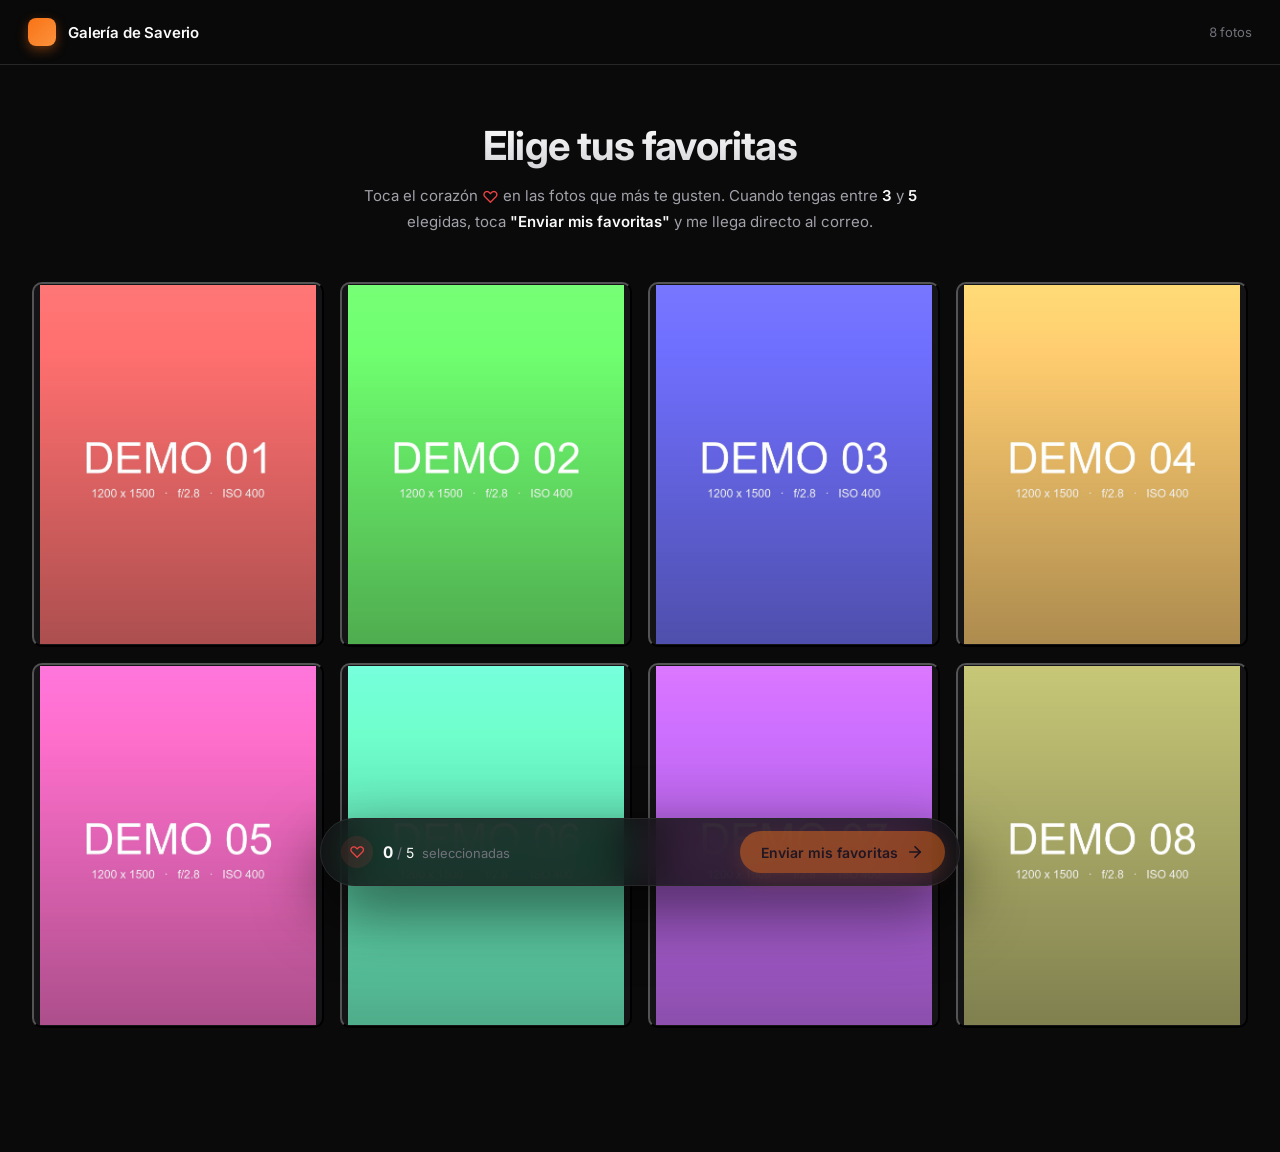
==== index.html @ b35a6f46 "galeria inicial: seleccion de fotos 3-5 + mailto" ====
<!doctype html>
<html lang="es">
<head>
  <meta charset="utf-8" />
  <meta name="viewport" content="width=device-width, initial-scale=1, viewport-fit=cover" />
  <meta name="robots" content="noindex, nofollow" />
  <meta name="theme-color" content="#0a0a0a" />
  <title>Galería · Selección de fotos</title>
  <link rel="preconnect" href="https://fonts.googleapis.com" />
  <link rel="preconnect" href="https://fonts.gstatic.com" crossorigin />
  <link href="https://fonts.googleapis.com/css2?family=Inter:wght@400;500;600;700&display=swap" rel="stylesheet" />
  <link rel="stylesheet" href="assets/style.css" />
</head>
<body>

  <!-- Header -->
  <header class="site-header">
    <div class="brand">
      <span class="brand-mark"></span>
      <span class="brand-text" id="brandName">Galería</span>
    </div>
    <div class="brand-meta">
      <span id="galleryCount">cargando…</span>
    </div>
  </header>

  <!-- Hero / instrucciones -->
  <section class="intro" id="intro">
    <h1 id="introTitle">Elige tus favoritas</h1>
    <p id="introText">
      Toca el corazón <span class="inline-heart">♡</span> en las fotos que más te gusten.
      Cuando tengas entre <strong id="minCount">3</strong> y <strong id="maxCount">5</strong> elegidas,
      toca <strong>"Enviar mis favoritas"</strong> y me llega directo al correo.
    </p>
  </section>

  <!-- Grid de fotos -->
  <main class="gallery" id="gallery" aria-label="Galería de fotos"></main>

  <!-- Estado vacío -->
  <div class="empty-state" id="emptyState" hidden>
    <p>Aún no hay fotos en la galería.</p>
    <p class="empty-hint">Si eres el dueño: ejecuta <code>py -3 scripts/convertir.py</code> y vuelve a subir.</p>
  </div>

  <!-- Action bar flotante -->
  <div class="action-bar" id="actionBar" aria-live="polite">
    <div class="action-bar-inner">
      <div class="selection-status">
        <span class="status-icon" aria-hidden="true">♡</span>
        <span class="status-text">
          <strong id="selectedCount">0</strong>
          <span class="status-divider">/</span>
          <span id="selectedMax">5</span>
          <span class="status-label">seleccionadas</span>
        </span>
      </div>
      <button class="btn btn-primary" id="sendBtn" disabled>
        <span>Enviar mis favoritas</span>
        <svg viewBox="0 0 24 24" width="18" height="18" fill="none" stroke="currentColor" stroke-width="2.2" stroke-linecap="round" stroke-linejoin="round" aria-hidden="true">
          <path d="M5 12h14"/><path d="m12 5 7 7-7 7"/>
        </svg>
      </button>
    </div>
  </div>

  <!-- Lightbox -->
  <div class="lightbox" id="lightbox" hidden aria-hidden="true" role="dialog" aria-modal="true" aria-label="Vista ampliada">
    <button class="lb-close" id="lbClose" aria-label="Cerrar (Esc)">
      <svg viewBox="0 0 24 24" width="22" height="22" fill="none" stroke="currentColor" stroke-width="2" stroke-linecap="round"><path d="M18 6 6 18M6 6l12 12"/></svg>
    </button>
    <button class="lb-nav lb-prev" id="lbPrev" aria-label="Anterior (←)">
      <svg viewBox="0 0 24 24" width="26" height="26" fill="none" stroke="currentColor" stroke-width="2" stroke-linecap="round" stroke-linejoin="round"><path d="m15 18-6-6 6-6"/></svg>
    </button>
    <button class="lb-nav lb-next" id="lbNext" aria-label="Siguiente (→)">
      <svg viewBox="0 0 24 24" width="26" height="26" fill="none" stroke="currentColor" stroke-width="2" stroke-linecap="round" stroke-linejoin="round"><path d="m9 18 6-6-6-6"/></svg>
    </button>
    <figure class="lb-figure">
      <img id="lbImg" alt="" />
      <figcaption class="lb-caption">
        <span id="lbCounter"></span>
        <button class="btn-like btn-like--lg" id="lbLike" aria-pressed="false" aria-label="Marcar como favorita">
          <svg viewBox="0 0 24 24" width="22" height="22" fill="none" stroke="currentColor" stroke-width="2" stroke-linecap="round" stroke-linejoin="round" aria-hidden="true">
            <path d="M19 14c1.49-1.46 3-3.21 3-5.5A5.5 5.5 0 0 0 16.5 3c-1.76 0-3 .5-4.5 2-1.5-1.5-2.74-2-4.5-2A5.5 5.5 0 0 0 2 8.5c0 2.29 1.51 4.04 3 5.5l7 7Z"/>
          </svg>
          <span>Me gusta</span>
        </button>
      </figcaption>
    </figure>
  </div>

  <!-- Modal: pedir nombre y enviar -->
  <div class="modal" id="modal" hidden aria-hidden="true" role="dialog" aria-modal="true" aria-labelledby="modalTitle">
    <div class="modal-backdrop" data-close></div>
    <div class="modal-card">
      <button class="modal-close" data-close aria-label="Cerrar">
        <svg viewBox="0 0 24 24" width="20" height="20" fill="none" stroke="currentColor" stroke-width="2" stroke-linecap="round"><path d="M18 6 6 18M6 6l12 12"/></svg>
      </button>
      <h2 class="modal-title" id="modalTitle">¿Cómo te llamas?</h2>
      <p class="modal-sub">Para que Saverio sepa quién le envía la selección.</p>
      <form id="submitForm" novalidate>
        <label class="field">
          <span class="field-label">Tu nombre</span>
          <input
            type="text"
            id="clientName"
            name="clientName"
            placeholder="Ej: María, Carlos, Familia Pérez…"
            autocomplete="name"
            required
            maxlength="60"
          />
        </label>
        <div class="modal-summary" id="modalSummary"></div>
        <div class="modal-actions">
          <button type="button" class="btn btn-ghost" data-close>Cancelar</button>
          <button type="submit" class="btn btn-primary">
            <svg viewBox="0 0 24 24" width="18" height="18" fill="none" stroke="currentColor" stroke-width="2.2" stroke-linecap="round" stroke-linejoin="round" aria-hidden="true">
              <path d="m22 2-7 20-4-9-9-4Z"/><path d="M22 2 11 13"/>
            </svg>
            <span>Enviar por correo</span>
          </button>
        </div>
      </form>
    </div>
  </div>

  <!-- Toast de confirmación -->
  <div class="toast" id="toast" hidden role="status" aria-live="polite"></div>

  <script src="config.js"></script>
  <script src="assets/app.js"></script>
</body>
</html>
---- assets/style.css ----
/* ============================================
   Galería de selección — estilo portfolio
   ============================================ */

:root {
  --bg: #0a0a0a;
  --bg-elev: #141416;
  --bg-card: #18181b;
  --fg: #fafafa;
  --fg-dim: #a1a1aa;
  --fg-mute: #71717a;
  --line: #27272a;
  --accent: #f97316;
  --accent-hover: #ea580c;
  --like: #ef4444;
  --like-glow: rgba(239, 68, 68, 0.25);
  --radius: 14px;
  --radius-sm: 10px;
  --shadow: 0 12px 32px rgba(0, 0, 0, 0.45);
  --shadow-lg: 0 24px 64px rgba(0, 0, 0, 0.6);
  --bar-h: 76px;
  --ease: cubic-bezier(0.2, 0.8, 0.2, 1);
}

* { box-sizing: border-box; }

html, body {
  margin: 0;
  padding: 0;
  background: var(--bg);
  color: var(--fg);
  font-family: 'Inter', -apple-system, BlinkMacSystemFont, 'Segoe UI', Roboto, sans-serif;
  -webkit-font-smoothing: antialiased;
  -moz-osx-font-smoothing: grayscale;
  text-rendering: optimizeLegibility;
}

body {
  min-height: 100vh;
  padding-bottom: calc(var(--bar-h) + env(safe-area-inset-bottom, 0px) + 24px);
}

/* Custom scrollbar */
::-webkit-scrollbar { width: 10px; height: 10px; }
::-webkit-scrollbar-track { background: var(--bg); }
::-webkit-scrollbar-thumb { background: #2a2a2e; border-radius: 6px; }
::-webkit-scrollbar-thumb:hover { background: #3a3a3e; }

/* ============================================
   Header
   ============================================ */
.site-header {
  position: sticky;
  top: 0;
  z-index: 50;
  display: flex;
  align-items: center;
  justify-content: space-between;
  padding: 18px 28px;
  background: rgba(10, 10, 10, 0.78);
  backdrop-filter: saturate(180%) blur(18px);
  -webkit-backdrop-filter: saturate(180%) blur(18px);
  border-bottom: 1px solid var(--line);
}

.brand {
  display: flex;
  align-items: center;
  gap: 12px;
  font-weight: 600;
  letter-spacing: -0.01em;
}

.brand-mark {
  width: 28px;
  height: 28px;
  border-radius: 8px;
  background: linear-gradient(135deg, var(--accent), #fb923c);
  box-shadow: 0 4px 12px rgba(249, 115, 22, 0.4);
}

.brand-text {
  font-size: 15px;
  color: var(--fg);
}

.brand-meta {
  font-size: 13px;
  color: var(--fg-mute);
  font-variant-numeric: tabular-nums;
}

/* ============================================
   Intro
   ============================================ */
.intro {
  max-width: 640px;
  margin: 56px auto 36px;
  padding: 0 24px;
  text-align: center;
}

.intro h1 {
  font-size: clamp(28px, 4vw, 40px);
  font-weight: 700;
  letter-spacing: -0.02em;
  margin: 0 0 14px;
  background: linear-gradient(180deg, #ffffff, #d4d4d8);
  -webkit-background-clip: text;
  background-clip: text;
  -webkit-text-fill-color: transparent;
}

.intro p {
  color: var(--fg-dim);
  font-size: 15px;
  line-height: 1.6;
  margin: 0;
}

.intro strong { color: var(--fg); font-weight: 600; }

.inline-heart {
  color: var(--like);
  font-size: 1.1em;
  vertical-align: -2px;
}

/* ============================================
   Grid de galería
   ============================================ */
.gallery {
  display: grid;
  grid-template-columns: repeat(auto-fill, minmax(260px, 1fr));
  gap: 14px;
  padding: 12px 24px 24px;
  max-width: 1600px;
  margin: 0 auto;
}

@media (min-width: 900px) {
  .gallery { gap: 16px; padding: 12px 32px 24px; }
}

.tile {
  position: relative;
  aspect-ratio: 4 / 5;
  overflow: hidden;
  border-radius: var(--radius-sm);
  background: var(--bg-elev);
  cursor: zoom-in;
  transform: translateZ(0);
  transition: transform 0.4s var(--ease), box-shadow 0.4s var(--ease);
  opacity: 0;
  animation: tile-in 0.6s var(--ease) forwards;
}

.tile:nth-child(1)  { animation-delay: 0.02s; }
.tile:nth-child(2)  { animation-delay: 0.04s; }
.tile:nth-child(3)  { animation-delay: 0.06s; }
.tile:nth-child(4)  { animation-delay: 0.08s; }
.tile:nth-child(5)  { animation-delay: 0.10s; }
.tile:nth-child(6)  { animation-delay: 0.12s; }
.tile:nth-child(7)  { animation-delay: 0.14s; }
.tile:nth-child(8)  { animation-delay: 0.16s; }
.tile:nth-child(9)  { animation-delay: 0.18s; }
.tile:nth-child(10) { animation-delay: 0.20s; }

@keyframes tile-in {
  from { opacity: 0; transform: translateY(12px); }
  to   { opacity: 1; transform: translateY(0); }
}

.tile:hover {
  transform: translateY(-2px);
  box-shadow: var(--shadow);
}

.tile img {
  width: 100%;
  height: 100%;
  object-fit: cover;
  display: block;
  transition: transform 0.6s var(--ease);
  user-select: none;
  -webkit-user-drag: none;
}

.tile:hover img { transform: scale(1.04); }

/* selected state */
.tile.is-selected {
  box-shadow: 0 0 0 3px var(--like), 0 12px 32px var(--like-glow);
}

.tile.is-selected img { transform: scale(1.02); }

.tile.is-selected::after {
  content: "";
  position: absolute;
  inset: 0;
  background: linear-gradient(180deg, rgba(239, 68, 68, 0) 60%, rgba(239, 68, 68, 0.15));
  pointer-events: none;
}

/* like button on tile */
.btn-like {
  position: absolute;
  top: 10px;
  right: 10px;
  display: inline-flex;
  align-items: center;
  justify-content: center;
  width: 38px;
  height: 38px;
  padding: 0;
  border-radius: 999px;
  border: none;
  background: rgba(10, 10, 10, 0.55);
  backdrop-filter: blur(10px);
  -webkit-backdrop-filter: blur(10px);
  color: #fff;
  cursor: pointer;
  opacity: 0;
  transform: scale(0.85);
  transition: opacity 0.25s var(--ease), transform 0.25s var(--ease),
              background 0.2s var(--ease), color 0.2s var(--ease);
  z-index: 2;
}

.tile:hover .btn-like,
.tile:focus-within .btn-like,
.btn-like.is-active {
  opacity: 1;
  transform: scale(1);
}

.btn-like:hover {
  background: rgba(10, 10, 10, 0.75);
  transform: scale(1.08);
}

.btn-like.is-active {
  background: var(--like);
  color: #fff;
  box-shadow: 0 6px 18px var(--like-glow);
  opacity: 1;
  transform: scale(1);
}

.btn-like.is-active svg { fill: currentColor; }

.btn-like:focus-visible {
  outline: 2px solid #fff;
  outline-offset: 2px;
}

/* tile label (selection number) */
.tile-num {
  position: absolute;
  bottom: 10px;
  left: 10px;
  min-width: 28px;
  height: 28px;
  padding: 0 8px;
  display: inline-flex;
  align-items: center;
  justify-content: center;
  border-radius: 999px;
  background: var(--like);
  color: #fff;
  font-size: 12px;
  font-weight: 700;
  font-variant-numeric: tabular-nums;
  letter-spacing: 0.02em;
  box-shadow: 0 4px 14px var(--like-glow);
  opacity: 0;
  transform: translateY(6px);
  transition: opacity 0.25s var(--ease), transform 0.25s var(--ease);
  z-index: 2;
  pointer-events: none;
}

.tile.is-selected .tile-num {
  opacity: 1;
  transform: translateY(0);
}

/* ============================================
   Empty state
   ============================================ */
.empty-state {
  max-width: 480px;
  margin: 80px auto;
  text-align: center;
  padding: 0 24px;
  color: var(--fg-dim);
}

.empty-state code {
  background: var(--bg-card);
  padding: 2px 8px;
  border-radius: 6px;
  font-size: 13px;
  color: var(--accent);
  border: 1px solid var(--line);
}

.empty-hint { font-size: 13px; color: var(--fg-mute); }

/* ============================================
   Action bar (fixed bottom)
   ============================================ */
.action-bar {
  position: fixed;
  bottom: 0;
  left: 0;
  right: 0;
  z-index: 40;
  padding: 14px 20px calc(14px + env(safe-area-inset-bottom, 0px));
  pointer-events: none;
}

.action-bar-inner {
  max-width: 640px;
  margin: 0 auto;
  display: flex;
  align-items: center;
  justify-content: space-between;
  gap: 16px;
  padding: 12px 14px 12px 20px;
  background: rgba(20, 20, 22, 0.85);
  backdrop-filter: saturate(180%) blur(20px);
  -webkit-backdrop-filter: saturate(180%) blur(20px);
  border: 1px solid var(--line);
  border-radius: 999px;
  box-shadow: var(--shadow-lg);
  pointer-events: auto;
  transition: transform 0.35s var(--ease), opacity 0.35s var(--ease);
}

.action-bar.is-hidden {
  transform: translateY(120%);
  opacity: 0;
}

.selection-status {
  display: flex;
  align-items: center;
  gap: 10px;
  color: var(--fg);
  font-size: 14px;
}

.status-icon {
  display: inline-flex;
  align-items: center;
  justify-content: center;
  width: 32px;
  height: 32px;
  border-radius: 50%;
  background: rgba(239, 68, 68, 0.12);
  color: var(--like);
  font-size: 16px;
}

.status-icon svg { width: 16px; height: 16px; }
.status-icon.is-active { background: var(--like); color: #fff; }
.status-icon.is-active svg { fill: currentColor; }

.status-text { display: inline-flex; align-items: baseline; gap: 4px; }
.status-divider { color: var(--fg-mute); }
.status-label { color: var(--fg-mute); margin-left: 4px; font-size: 13px; }
.status-text strong { font-size: 16px; font-variant-numeric: tabular-nums; }

/* ============================================
   Botones
   ============================================ */
.btn {
  display: inline-flex;
  align-items: center;
  gap: 8px;
  padding: 11px 20px;
  border-radius: 999px;
  border: 1px solid transparent;
  font: inherit;
  font-size: 14px;
  font-weight: 600;
  cursor: pointer;
  transition: background 0.2s var(--ease), transform 0.15s var(--ease),
              opacity 0.2s var(--ease), border-color 0.2s var(--ease);
}

.btn:active:not(:disabled) { transform: scale(0.97); }

.btn:disabled {
  opacity: 0.45;
  cursor: not-allowed;
}

.btn-primary {
  background: var(--accent);
  color: #0a0a0a;
  box-shadow: 0 8px 20px rgba(249, 115, 22, 0.3);
}

.btn-primary:hover:not(:disabled) { background: var(--accent-hover); }

.btn-ghost {
  background: transparent;
  color: var(--fg-dim);
  border-color: var(--line);
}

.btn-ghost:hover { color: var(--fg); border-color: #3a3a3e; }

.btn:focus-visible {
  outline: 2px solid var(--accent);
  outline-offset: 2px;
}

/* ============================================
   Lightbox
   ============================================ */
.lightbox {
  position: fixed;
  inset: 0;
  z-index: 100;
  display: flex;
  align-items: center;
  justify-content: center;
  background: rgba(0, 0, 0, 0.94);
  backdrop-filter: blur(8px);
  -webkit-backdrop-filter: blur(8px);
  animation: lb-fade 0.25s var(--ease);
}

@keyframes lb-fade { from { opacity: 0; } to { opacity: 1; } }

.lightbox[hidden] { display: none; }

.lb-figure {
  margin: 0;
  max-width: min(92vw, 1400px);
  max-height: 88vh;
  display: flex;
  flex-direction: column;
  align-items: center;
  gap: 16px;
}

.lb-figure img {
  max-width: 100%;
  max-height: 80vh;
  object-fit: contain;
  border-radius: 8px;
  box-shadow: var(--shadow-lg);
  user-select: none;
  -webkit-user-drag: none;
}

.lb-caption {
  display: flex;
  align-items: center;
  gap: 16px;
  color: var(--fg-dim);
  font-size: 13px;
  font-variant-numeric: tabular-nums;
}

.btn-like--lg {
  position: static;
  width: auto;
  height: auto;
  padding: 8px 16px;
  border-radius: 999px;
  background: rgba(255, 255, 255, 0.08);
  border: 1px solid rgba(255, 255, 255, 0.12);
  color: #fff;
  opacity: 1;
  transform: none;
}

.btn-like--lg svg { width: 18px; height: 18px; }

.btn-like--lg:hover { background: rgba(255, 255, 255, 0.12); }

.btn-like--lg.is-active {
  background: var(--like);
  border-color: var(--like);
}

.btn-like--lg.is-active svg { fill: currentColor; }

.lb-close, .lb-nav {
  position: absolute;
  display: inline-flex;
  align-items: center;
  justify-content: center;
  width: 44px;
  height: 44px;
  border-radius: 50%;
  border: none;
  background: rgba(255, 255, 255, 0.08);
  color: #fff;
  cursor: pointer;
  transition: background 0.2s var(--ease), transform 0.15s var(--ease);
}

.lb-close:hover, .lb-nav:hover { background: rgba(255, 255, 255, 0.15); }
.lb-close:active, .lb-nav:active { transform: scale(0.94); }

.lb-close { top: 20px; right: 20px; }
.lb-prev  { left: 20px;  top: 50%; transform: translateY(-50%); }
.lb-next  { right: 20px; top: 50%; transform: translateY(-50%); }
.lb-prev:hover  { transform: translateY(-50%) scale(1.05); }
.lb-next:hover  { transform: translateY(-50%) scale(1.05); }
.lb-prev:active { transform: translateY(-50%) scale(0.94); }
.lb-next:active { transform: translateY(-50%) scale(0.94); }

@media (max-width: 640px) {
  .lb-close, .lb-nav { width: 40px; height: 40px; }
  .lb-close { top: 12px; right: 12px; }
  .lb-prev  { left: 8px; }
  .lb-next  { right: 8px; }
}

/* ============================================
   Modal (nombre)
   ============================================ */
.modal {
  position: fixed;
  inset: 0;
  z-index: 200;
  display: flex;
  align-items: center;
  justify-content: center;
  padding: 24px;
  animation: lb-fade 0.2s var(--ease);
}

.modal[hidden] { display: none; }

.modal-backdrop {
  position: absolute;
  inset: 0;
  background: rgba(0, 0, 0, 0.7);
  backdrop-filter: blur(8px);
  -webkit-backdrop-filter: blur(8px);
}

.modal-card {
  position: relative;
  width: 100%;
  max-width: 440px;
  padding: 28px 24px 22px;
  background: var(--bg-card);
  border: 1px solid var(--line);
  border-radius: 18px;
  box-shadow: var(--shadow-lg);
  animation: modal-in 0.3s var(--ease);
}

@keyframes modal-in {
  from { opacity: 0; transform: translateY(12px) scale(0.97); }
  to   { opacity: 1; transform: translateY(0) scale(1); }
}

.modal-close {
  position: absolute;
  top: 12px;
  right: 12px;
  width: 34px;
  height: 34px;
  border-radius: 50%;
  border: none;
  background: transparent;
  color: var(--fg-mute);
  cursor: pointer;
  display: inline-flex;
  align-items: center;
  justify-content: center;
  transition: background 0.2s var(--ease), color 0.2s var(--ease);
}

.modal-close:hover { background: var(--bg-elev); color: var(--fg); }

.modal-title {
  font-size: 20px;
  font-weight: 700;
  margin: 0 0 6px;
  letter-spacing: -0.01em;
}

.modal-sub {
  font-size: 14px;
  color: var(--fg-dim);
  margin: 0 0 18px;
}

.field {
  display: block;
  margin-bottom: 14px;
}

.field-label {
  display: block;
  font-size: 12px;
  color: var(--fg-mute);
  margin-bottom: 6px;
  text-transform: uppercase;
  letter-spacing: 0.04em;
  font-weight: 600;
}

.field input {
  width: 100%;
  padding: 12px 14px;
  background: var(--bg);
  color: var(--fg);
  border: 1px solid var(--line);
  border-radius: 10px;
  font: inherit;
  font-size: 15px;
  transition: border-color 0.2s var(--ease), background 0.2s var(--ease);
}

.field input:focus {
  outline: none;
  border-color: var(--accent);
  background: #0f0f10;
}

.field input::placeholder { color: var(--fg-mute); }

.modal-summary {
  background: var(--bg);
  border: 1px solid var(--line);
  border-radius: 10px;
  padding: 12px 14px;
  font-size: 13px;
  color: var(--fg-dim);
  margin-bottom: 16px;
  max-height: 110px;
  overflow-y: auto;
}

.modal-summary strong { color: var(--fg); }

.modal-actions {
  display: flex;
  justify-content: flex-end;
  gap: 10px;
}

/* ============================================
   Toast
   ============================================ */
.toast {
  position: fixed;
  bottom: calc(var(--bar-h) + 24px);
  left: 50%;
  transform: translateX(-50%) translateY(20px);
  z-index: 300;
  padding: 12px 18px;
  background: var(--bg-card);
  border: 1px solid var(--line);
  border-radius: 999px;
  color: var(--fg);
  font-size: 14px;
  box-shadow: var(--shadow);
  opacity: 0;
  transition: opacity 0.25s var(--ease), transform 0.25s var(--ease);
  pointer-events: none;
  max-width: calc(100% - 40px);
  text-align: center;
}

.toast.is-visible {
  opacity: 1;
  transform: translateX(-50%) translateY(0);
}

.toast[hidden] { display: block; }  /* keep mounted for transition */

/* ============================================
   Mobile tweaks
   ============================================ */
@media (max-width: 640px) {
  .site-header { padding: 14px 18px; }
  .intro { margin: 36px auto 28px; }
  .gallery {
    grid-template-columns: repeat(2, 1fr);
    gap: 10px;
    padding: 10px 14px 20px;
  }
  .tile { aspect-ratio: 1 / 1; border-radius: 8px; }
  .btn-like { opacity: 1; transform: scale(1); width: 34px; height: 34px; }
  .action-bar-inner { padding: 10px 10px 10px 16px; }
  .selection-status { font-size: 13px; }
  .status-icon { width: 28px; height: 28px; }
  .btn { padding: 10px 16px; font-size: 13px; }
  .btn span { display: none; }
  .btn-primary { padding: 10px 14px; }
  .btn-primary svg + span { display: none; }
  .action-bar-inner .btn-primary span,
  .action-bar-inner .btn-primary svg { display: inline-flex; }
  .modal-card { padding: 22px 18px 18px; }
}

/* ============================================
   Print / a11y
   ============================================ */
@media (prefers-reduced-motion: reduce) {
  *, *::before, *::after {
    animation-duration: 0.01ms !important;
    transition-duration: 0.01ms !important;
  }
}
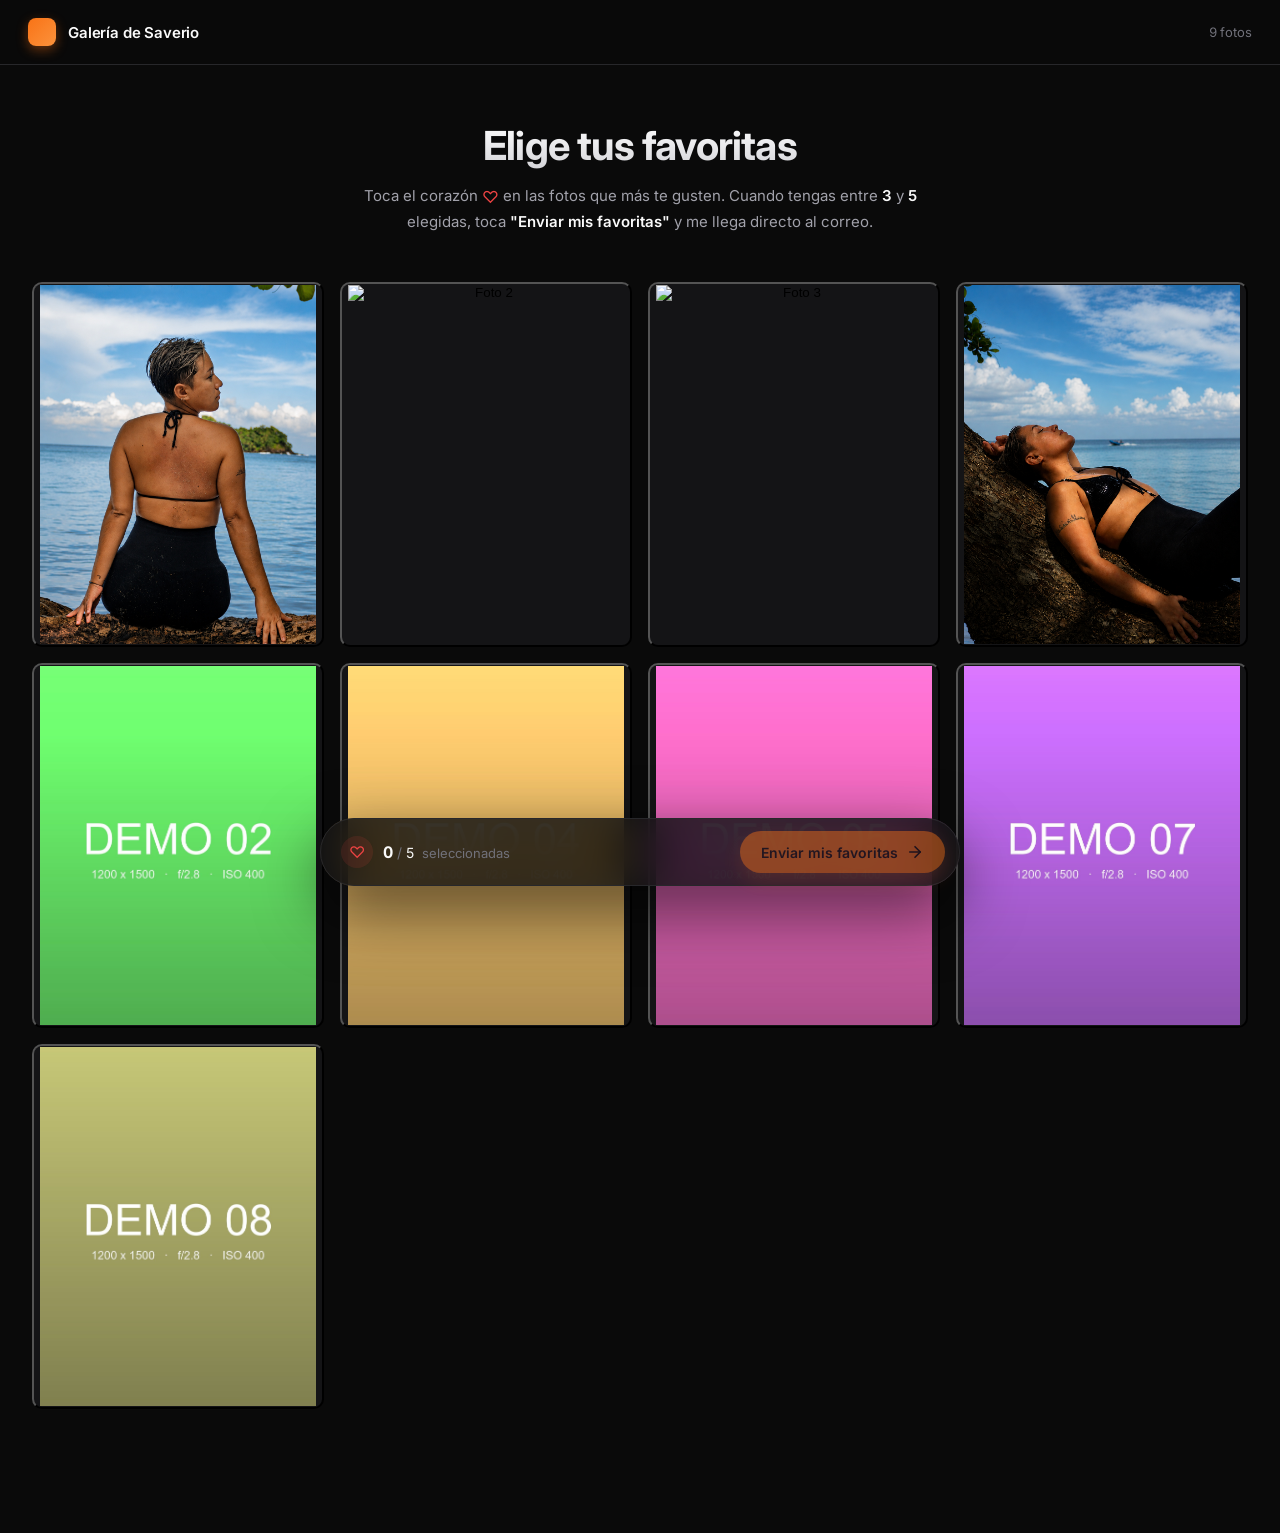
==== commit 316d21e1: "lightbox: click para ver al 100% + compresion por defecto q92 max3200" ====
--- a/index.html
+++ b/index.html
@@ -76,7 +76,8 @@
       <svg viewBox="0 0 24 24" width="26" height="26" fill="none" stroke="currentColor" stroke-width="2" stroke-linecap="round" stroke-linejoin="round"><path d="m9 18 6-6-6-6"/></svg>
     </button>
     <figure class="lb-figure">
-      <img id="lbImg" alt="" />
+      <img id="lbImg" alt="" title="Click para ver al tamaño real" />
+      <span class="lb-hint" id="lbHint" aria-hidden="true">Click en la imagen para verla al tamaño real (100%)</span>
       <figcaption class="lb-caption">
         <span id="lbCounter"></span>
         <button class="btn-like btn-like--lg" id="lbLike" aria-pressed="false" aria-label="Marcar como favorita">
--- a/assets/style.css
+++ b/assets/style.css
@@ -457,6 +457,29 @@
   box-shadow: var(--shadow-lg);
   user-select: none;
   -webkit-user-drag: none;
+  cursor: zoom-in;
+  transition: max-height 0.25s var(--ease);
+}
+
+/* Modo "100% / tamaño real": la imagen se muestra a su resolución nativa
+   con scroll para verla completa. Click otra vez vuelve al modo ajustar. */
+.lb-figure.is-actual {
+  max-width: 100vw;
+  max-height: 100vh;
+  overflow: auto;
+  align-items: flex-start;
+  justify-content: flex-start;
+  padding: 24px;
+}
+
+.lb-figure.is-actual img {
+  max-width: none;
+  max-height: none;
+  width: auto;
+  height: auto;
+  cursor: zoom-out;
+  border-radius: 0;
+  box-shadow: none;
 }
 
 .lb-caption {
@@ -466,6 +489,25 @@
   color: var(--fg-dim);
   font-size: 13px;
   font-variant-numeric: tabular-nums;
+}
+
+.lb-hint {
+  font-size: 12px;
+  color: var(--fg-mute);
+  letter-spacing: 0.02em;
+  pointer-events: none;
+  user-select: none;
+  opacity: 0.85;
+  animation: lb-hint-fade 4s var(--ease) forwards;
+  animation-delay: 1.2s;
+}
+
+.lb-figure.is-actual ~ .lb-caption,
+.lb-figure.is-actual .lb-hint { display: none; }
+
+@keyframes lb-hint-fade {
+  0%, 70% { opacity: 0.85; }
+  100% { opacity: 0; }
 }
 
 .btn-like--lg {
